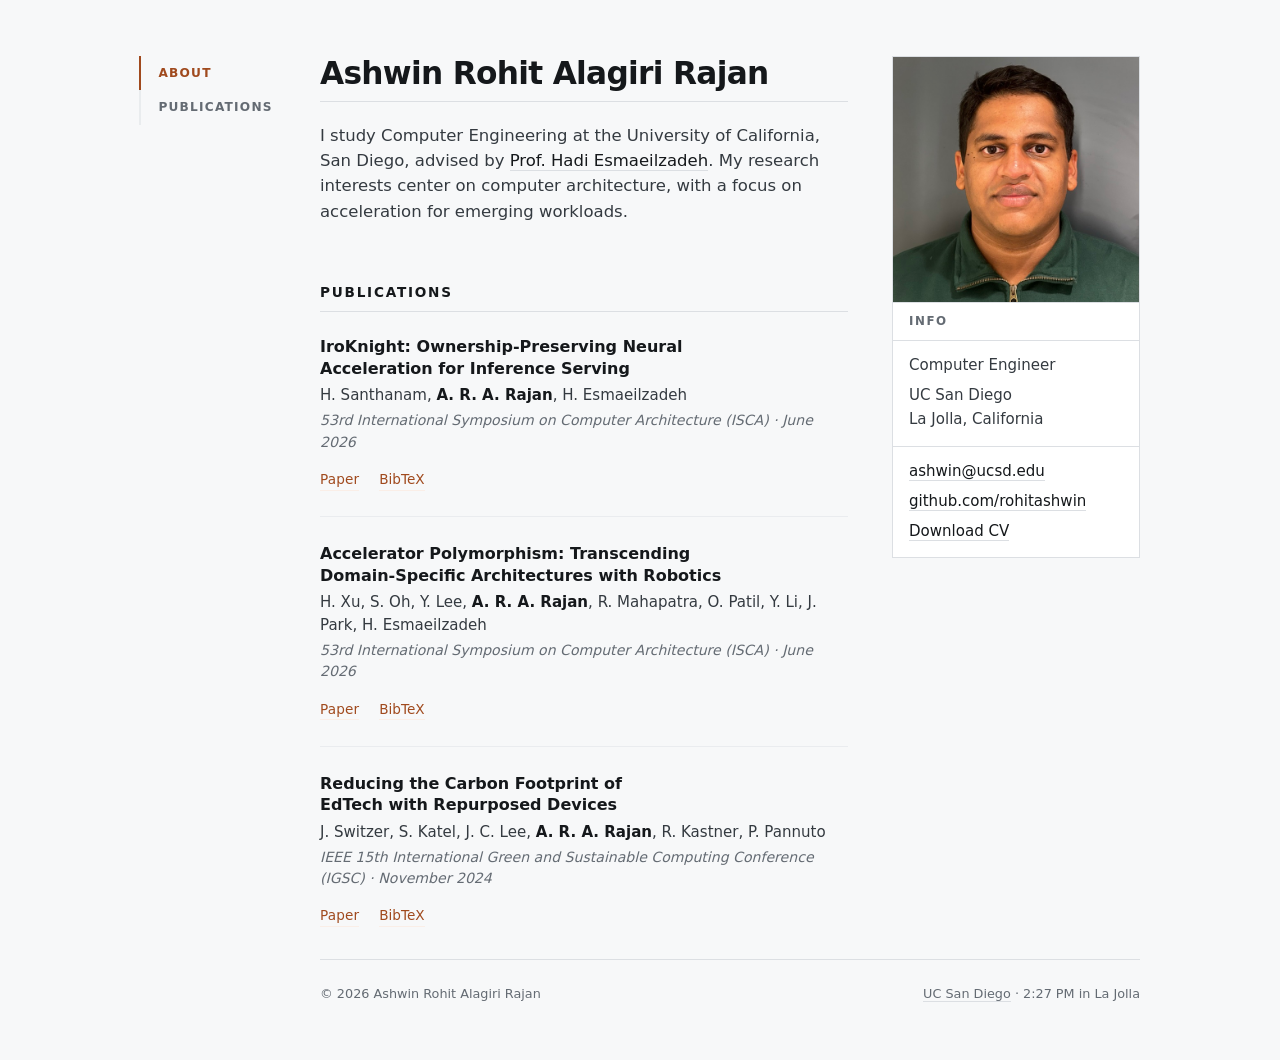
==== index.html @ 9b754f54 "content: update contact email to ashwin@ucsd.edu Co-Authored-By: Claude Opus 5 <noreply@anthropic.co" ====
<!DOCTYPE html>
<html lang="en">
<head>
  <meta charset="UTF-8">
  <meta name="viewport" content="width=device-width, initial-scale=1.0">
  <meta name="description" content="Ashwin Rohit Alagiri Rajan — Computer Engineering at UC San Diego. Computer architecture, hardware accelerators for robotics and secure LLM inference.">
  <title>Ashwin Rohit Alagiri Rajan</title>
  <link rel="icon" href="assets/favicon.ico" sizes="any">
  <link rel="icon" href="assets/favicon-32.png" type="image/png" sizes="32x32">
  <link rel="apple-touch-icon" href="assets/apple-touch-icon.png">

  <link rel="stylesheet" href="style.css?v=7">
</head>
<body>

  <main class="page">

    <nav class="nav">
      <div class="nav-inner">
        <a href="#about" class="nav-link active" data-section="about">About</a>
        <a href="#publications" class="nav-link" data-section="publications">Publications</a>
      </div>
    </nav>

    <aside class="infobox">
      <img src="assets/profile_picture.jpg" class="portrait" width="600" height="600" alt="Ashwin Rohit Alagiri Rajan">
      <h2 class="label card-label">Info</h2>
      <ul class="infotable">
        <li>Computer Engineer</li>
        <li>UC San Diego</li>
        <li>La Jolla, California</li>
      </ul>
      <ul class="infotable infotable-links">
        <li><a href="mailto:ashwin@ucsd.edu">ashwin@ucsd.edu</a></li>
        <li><a href="https://www.github.com/rohitashwin" target="_blank" rel="noopener noreferrer">github.com/rohitashwin</a></li>
        <li><a href="assets/resume.pdf" target="_blank">Download CV</a></li>
      </ul>
    </aside>

    <section class="section" id="about">
      <div class="body">
        <h1 class="name">Ashwin Rohit Alagiri Rajan</h1>

        <p class="prose">
          I study Computer Engineering at the University of California, San Diego, advised by <a href="https://cseweb.ucsd.edu/~hadi/" target="_blank" rel="noopener noreferrer">Prof. Hadi Esmaeilzadeh</a>. My research interests center on computer architecture, with a focus on acceleration for emerging workloads.
        </p>
      </div>
    </section>

    <section class="section" id="publications">
      <div class="body">
        <h2 class="label">Publications</h2>

        <article class="entry">
          <h3 class="entry-title">IroKnight: Ownership-Preserving Neural Acceleration for Inference Serving</h3>
          <p class="authors">H. Santhanam, <strong>A. R. A. Rajan</strong>, H. Esmaeilzadeh</p>
          <p class="venue">53rd International Symposium on Computer Architecture (ISCA) &middot; June 2026</p>
          <p class="actions">
            <a href="https://iroknight.ai/iroknight-isca-2026.pdf" target="_blank" rel="noopener noreferrer">Paper</a>
            <button type="button" class="linkish" onclick="toggleBibtex('bib-iroknight')" aria-expanded="false" aria-controls="bib-iroknight">BibTeX</button>
          </p>
          <pre id="bib-iroknight" class="bibtex" hidden>@inproceedings{santhanam2026iroknight,
  title={IroKnight: Ownership-Preserving Neural Acceleration
         for Inference Serving},
  author={Santhanam, Harsha and Alagiri Rajan, Ashwin Rohit and
          Esmaeilzadeh, Hadi},
  booktitle={International Symposium on Computer Architecture (ISCA)},
  year={2026}
}</pre>
        </article>

        <article class="entry">
          <h3 class="entry-title">Accelerator Polymorphism: Transcending Domain-Specific Architectures with Robotics</h3>
          <p class="authors">H. Xu, S. Oh, Y. Lee, <strong>A. R. A. Rajan</strong>, R. Mahapatra, O. Patil, Y. Li, J. Park, H. Esmaeilzadeh</p>
          <p class="venue">53rd International Symposium on Computer Architecture (ISCA) &middot; June 2026</p>
          <p class="actions">
            <a href="https://hanyax.github.io/files/morphatron-isca-2026.pdf" target="_blank" rel="noopener noreferrer">Paper</a>
            <button type="button" class="linkish" onclick="toggleBibtex('bib-polymorphism')" aria-expanded="false" aria-controls="bib-polymorphism">BibTeX</button>
          </p>
          <pre id="bib-polymorphism" class="bibtex" hidden>@inproceedings{xu2026polymorphism,
  title={Accelerator Polymorphism: Transcending Domain-Specific
         Architectures with Robotics},
  author={Xu, Hanyang and Oh, Seongryong and Lee, Yubin and
          Alagiri Rajan, Ashwin Rohit and Mahapatra, Rohan and
          Patil, Om and Li, Yuchuan and Park, Jongse and
          Esmaeilzadeh, Hadi},
  booktitle={International Symposium on Computer Architecture (ISCA)},
  year={2026}
}</pre>
        </article>

        <article class="entry">
          <h3 class="entry-title">Reducing the Carbon Footprint of EdTech with Repurposed Devices</h3>
          <p class="authors">J. Switzer, S. Katel, J. C. Lee, <strong>A. R. A. Rajan</strong>, R. Kastner, P. Pannuto</p>
          <p class="venue">IEEE 15th International Green and Sustainable Computing Conference (IGSC) &middot; November 2024</p>
          <p class="actions">
            <a href="https://doi.org/10.1109/IGSC64514.2024.00020" target="_blank" rel="noopener noreferrer">Paper</a>
            <button type="button" class="linkish" onclick="toggleBibtex('bib-igsc')" aria-expanded="false" aria-controls="bib-igsc">BibTeX</button>
          </p>
          <pre id="bib-igsc" class="bibtex" hidden>@inproceedings{switzer2024reducing,
  title={Reducing the Carbon Footprint of EdTech with Repurposed Devices},
  author={Switzer, Jennifer and Katel, Subash and Lee, Jaemok Christian and
          Alagiri Rajan, Ashwin Rohit and Kastner, Ryan and Pannuto, Pat},
  booktitle={IEEE 15th International Green and Sustainable
             Computing Conference (IGSC)},
  pages={59--63},
  year={2024},
  doi={10.1109/IGSC64514.2024.00020},
  organization={IEEE}
}</pre>
        </article>
      </div>
    </section>
  </main>

  <footer class="footer">
    <div class="body">
      <span>&copy; 2026 Ashwin Rohit Alagiri Rajan</span>
      <span><a href="https://www.ucsd.edu/" target="_blank" rel="noopener noreferrer">UC San Diego</a> &middot; <span id="clock"></span></span>
    </div>
  </footer>

  <script>
    // Active section = the last one whose top has passed under the nav.
    const navLinks = document.querySelectorAll('.nav-link');
    const sections = Array.from(document.querySelectorAll('.section'));

    function updateActiveNav() {
      const line = window.scrollY + 100;
      let current = sections[0].id;

      for (const section of sections) {
        if (section.getBoundingClientRect().top + window.scrollY <= line) {
          current = section.id;
        }
      }

      const atBottom = window.innerHeight + window.scrollY >= document.documentElement.scrollHeight - 2;
      if (atBottom) current = sections[sections.length - 1].id;

      navLinks.forEach(link => {
        link.classList.toggle('active', link.dataset.section === current);
      });
    }

    updateActiveNav();
    addEventListener('scroll', updateActiveNav, { passive: true });
    addEventListener('resize', updateActiveNav);

    function toggleBibtex(id) {
      const box = document.getElementById(id);
      const btn = document.querySelector('[aria-controls="' + id + '"]');
      const showing = box.hasAttribute('hidden');
      box.toggleAttribute('hidden', !showing);
      btn.setAttribute('aria-expanded', String(showing));
    }

    function updateClock() {
      const el = document.getElementById('clock');
      if (!el) return;
      el.textContent = new Date().toLocaleTimeString('en-US', {
        timeZone: 'America/Los_Angeles',
        hour: 'numeric',
        minute: '2-digit'
      }) + ' in La Jolla';
    }
    updateClock();
    setInterval(updateClock, 10000);
  </script>
</body>
</html>
---- style.css ----
/* Ashwin Rohit Alagiri Rajan — personal site.
   Three columns: contents rail, reading column, info card.
   System UI throughout; monospace only for the BibTeX block. */

:root {
  --paper:       #f7f8f9;
  --ink:         #15181b;
  --ink-soft:    #343a40;
  --muted:       #646b73;
  --rule:        #dcdfe3;
  --rule-soft:   #eaecef;
  --accent:      #a04a1e;
  --accent-soft: #faeee7;
  --box:         #ffffff;

  --measure: 33rem;
  --aside-col: 15.5rem;
  --nav-col: 8.5rem;
  --gutter: 2.75rem;
  --page-pad: 2rem;

  --sans: system-ui, -apple-system, "Segoe UI", Roboto, Helvetica, Arial, sans-serif;
  --mono: ui-monospace, "SF Mono", Menlo, Consolas, monospace;
}

* {
  box-sizing: border-box;
}

html {
  scroll-behavior: smooth;
}

body {
  margin: 0;
  background: var(--paper);
  color: var(--ink);
  font-family: var(--sans);
  font-size: 16.5px;
  line-height: 1.52;
  -webkit-font-smoothing: antialiased;
}

/* Page grid ------------------------------------------------------- */

.page,
.footer {
  max-width: calc(var(--nav-col) + var(--measure) + var(--aside-col)
                  + 2 * var(--gutter) + 2 * var(--page-pad));
  margin: 0 auto;
  padding-left: var(--page-pad);
  padding-right: var(--page-pad);
}

.page {
  display: grid;
  grid-template-columns: var(--nav-col) minmax(0, var(--measure)) var(--aside-col);
  column-gap: var(--gutter);
  align-items: start;
  padding-top: 3.5rem;
}

.section {
  grid-column: 2;
  padding-bottom: 2rem;
  scroll-margin-top: 2rem;
}

.section + .section {
  padding-top: 2rem;
}

#publications {
  padding-top: 0;    /* runs straight on from the bio */
}

#about {
  padding-bottom: 2.25rem;
}

.body {
  min-width: 0;
}

/* Contents rail --------------------------------------------------- */

.nav {
  grid-column: 1;
  /* `-1` would resolve against the explicit grid and these rows are all
     implicit, so an oversized span is what reaches the last row. Stretch
     is needed too, since the grid aligns to start. Without both, the
     sticky rail has no room to travel and scrolls away. */
  grid-row: 1 / span 50;
  align-self: stretch;
}

.nav-inner {
  position: sticky;
  top: 3rem;
  display: flex;
  flex-direction: column;
}

/* Rail line and active marker are both anchored to x=0 and pulled back
   half their own width, so they stay concentric at any width. */
.nav-inner::before {
  content: "";
  position: absolute;
  left: 0;
  top: 0;
  bottom: 0;
  width: 1px;
  background: var(--rule);
  transform: translateX(-50%);
}

.nav-link {
  position: relative;
  padding: 0.5rem 0 0.5rem 1.15rem;
  font-size: 0.76rem;
  font-weight: 600;
  letter-spacing: 0.1em;
  text-transform: uppercase;
  color: var(--muted);
  text-decoration: none;
  transition: color 0.15s ease;
}

.nav-link::before {
  content: "";
  position: absolute;
  left: 0;
  top: 0;
  bottom: 0;
  width: 2px;
  background: transparent;
  transform: translateX(-50%);
  transition: background 0.15s ease;
}

.nav-link:hover {
  color: var(--ink);
}

.nav-link.active {
  color: var(--accent);
}

.nav-link.active::before {
  background: var(--accent);
}

/* Info card ------------------------------------------------------- */

.infobox {
  grid-column: 3;
  grid-row: 1 / span 2;
  background: var(--box);
  border: 1px solid var(--rule);
  font-size: 0.94rem;
  line-height: 1.45;
}

/* Scoped so it outranks .label, which is defined further down */
.infobox .card-label {
  margin: 0;
  padding: 0.62rem 1rem;
  font-size: 0.74rem;
  color: var(--muted);
}

.portrait {
  display: block;
  width: 100%;
  height: auto;      /* lets aspect-ratio beat the width/height attributes */
  aspect-ratio: 1;
  object-fit: cover;
  border-bottom: 1px solid var(--rule);
}

.infotable {
  margin: 0;
  padding: 0.9rem 1rem;
  list-style: none;
  display: grid;
  gap: 0.5rem;
  color: var(--ink-soft);
}

.infotable li {
  overflow-wrap: anywhere;
}

/* Location tucks up under the institution as one affiliation block */
.infotable:not(.infotable-links) li:last-child {
  margin-top: -0.35rem;
}

.infotable-links {
  border-top: 1px solid var(--rule);
}

/* Headings and body text ------------------------------------------ */

.name {
  margin: 0 0 1.3rem 0;
  padding-bottom: 0.6rem;
  border-bottom: 1px solid var(--rule);
  font-size: 1.95rem;
  font-weight: 600;
  line-height: 1.15;
  letter-spacing: -0.022em;
  text-wrap: balance;
}

.label {
  margin: 0 0 1.5rem 0;
  padding-bottom: 0.55rem;
  border-bottom: 1px solid var(--rule);
  font-size: 0.85rem;
  font-weight: 600;
  letter-spacing: 0.13em;
  text-transform: uppercase;
  color: var(--ink);
}

.prose {
  margin: 0 0 1.4rem 0;
  color: var(--ink-soft);
}

.infotable a,
.prose a {
  color: var(--ink);
  text-decoration: none;
  border-bottom: 1px solid var(--rule);
  transition: color 0.15s ease, border-color 0.15s ease;
}

.infotable a:hover,
.prose a:hover {
  color: var(--accent);
  border-bottom-color: var(--accent);
}

/* Entries --------------------------------------------------------- */

.entry + .entry {
  margin-top: 1.6rem;
  padding-top: 1.6rem;
  border-top: 1px solid var(--rule-soft);
}

.entry-title {
  margin: 0 0 0.3rem 0;
  font-size: 1rem;
  font-weight: 600;
  line-height: 1.35;
  text-wrap: balance;
}

.authors {
  margin: 0 0 0.2rem 0;
  font-size: 0.94rem;
  color: var(--ink-soft);
}

.authors strong {
  font-weight: 600;
  color: var(--ink);
}

.venue {
  margin: 0 0 1rem 0;
  font-size: 0.88rem;
  font-style: italic;
  color: var(--muted);
}

.actions {
  display: flex;
  gap: 1.25rem;
  margin: 1rem 0 0 0;
  font-size: 0.85rem;
  letter-spacing: 0.01em;
}

.actions a,
.linkish {
  padding: 0;
  border: 0;
  border-bottom: 1px solid var(--accent-soft);
  background: none;
  font: inherit;
  color: var(--accent);
  text-decoration: none;
  cursor: pointer;
  transition: border-color 0.15s ease;
}

.actions a:hover,
.linkish:hover {
  border-bottom-color: var(--accent);
}

.bibtex {
  margin: 1.25rem 0 0 0;
  padding: 1rem 1.125rem;
  background: var(--accent-soft);
  font-family: var(--mono);
  font-size: 0.66rem;
  line-height: 1.65;
  color: var(--ink-soft);
  overflow-x: auto;
  white-space: pre;
}

/* Footer ---------------------------------------------------------- */

.footer {
  display: grid;
  grid-template-columns: var(--nav-col) minmax(0, var(--measure)) var(--aside-col);
  column-gap: var(--gutter);
  padding-bottom: 3.5rem;
}

.footer .body {
  grid-column: 2 / -1;
  display: flex;
  flex-wrap: wrap;
  justify-content: space-between;
  gap: 0.5rem;
  padding-top: 1.5rem;
  border-top: 1px solid var(--rule);
  font-size: 0.8rem;
  color: var(--muted);
}

.footer a {
  color: var(--muted);
  text-decoration: none;
  border-bottom: 1px solid var(--rule);
}

.footer a:hover {
  color: var(--accent);
  border-bottom-color: var(--accent);
}

a:focus-visible,
button:focus-visible {
  outline: 2px solid var(--accent);
  outline-offset: 3px;
  border-radius: 2px;
}

@media (prefers-reduced-motion: reduce) {
  html {
    scroll-behavior: auto;
  }

  * {
    transition-duration: 0.01ms !important;
  }
}

/* Two columns — the rail folds into a sticky bar ------------------- */

@media (max-width: 70rem) {
  .page,
  .footer {
    grid-template-columns: minmax(0, var(--measure)) var(--aside-col);
  }

  .page {
    padding-top: 0;
  }

  .nav {
    grid-column: 1 / -1;
    grid-row: 1;
    min-width: 0;    /* else the links widen the track instead of scrolling */
    position: sticky;
    top: 0;
    z-index: 10;
    margin: 0 calc(-1 * var(--page-pad)) 2.5rem;
    background: color-mix(in srgb, var(--paper) 92%, transparent);
    backdrop-filter: blur(8px);
    -webkit-backdrop-filter: blur(8px);
    border-bottom: 1px solid var(--rule);
  }

  .nav-inner {
    position: static;
    flex-direction: row;
    gap: 1.75rem;
    padding: 0 var(--page-pad);
  }

  .nav-inner::before {
    display: none;
  }

  .nav-link {
    padding: 0.95rem 0 calc(0.95rem - 2px);
    font-size: 0.78rem;
    border-bottom: 2px solid transparent;
    margin-bottom: -1px;
    transition: color 0.15s ease, border-color 0.15s ease;
  }

  .nav-link::before {
    display: none;
  }

  .nav-link.active {
    border-bottom-color: var(--accent);
  }

  .section {
    grid-column: 1;
    scroll-margin-top: 4rem;
  }

  .infobox {
    grid-column: 2;
    grid-row: 2 / span 2;
  }

  .footer .body {
    grid-column: 1 / -1;
  }
}

/* Single column --------------------------------------------------- */

@media (max-width: 56rem) {
  :root {
    --page-pad: 1.25rem;
  }

  body {
    font-size: 16px;
  }

  .page,
  .footer {
    grid-template-columns: minmax(0, 1fr);
  }

  .footer {
    padding-bottom: 3rem;
  }

  .nav {
    margin-bottom: 2rem;
  }

  .nav-inner {
    gap: 1rem;
    overflow-x: auto;
    scrollbar-width: none;
  }

  .nav-inner::-webkit-scrollbar {
    display: none;
  }

  .nav-link {
    padding: 0.85rem 0 calc(0.85rem - 2px);
    font-size: 0.72rem;
  }

  #about {
    padding-bottom: 1.75rem;
  }

  .infobox {
    grid-column: 1;
    grid-row: auto;
    max-width: 14rem;
    margin-bottom: 2rem;
    font-size: 0.85rem;
  }

  .name {
    font-size: 1.7rem;
  }

  .entry-title {
    font-size: 1.1rem;
  }

  .bibtex {
    font-size: 0.6rem;
    padding: 0.85rem;
  }

  .footer .body {
    flex-direction: column;
  }
}

@media (max-width: 26rem) {
  .name {
    font-size: 1.5rem;
  }

  .infobox {
    max-width: 100%;
  }
}
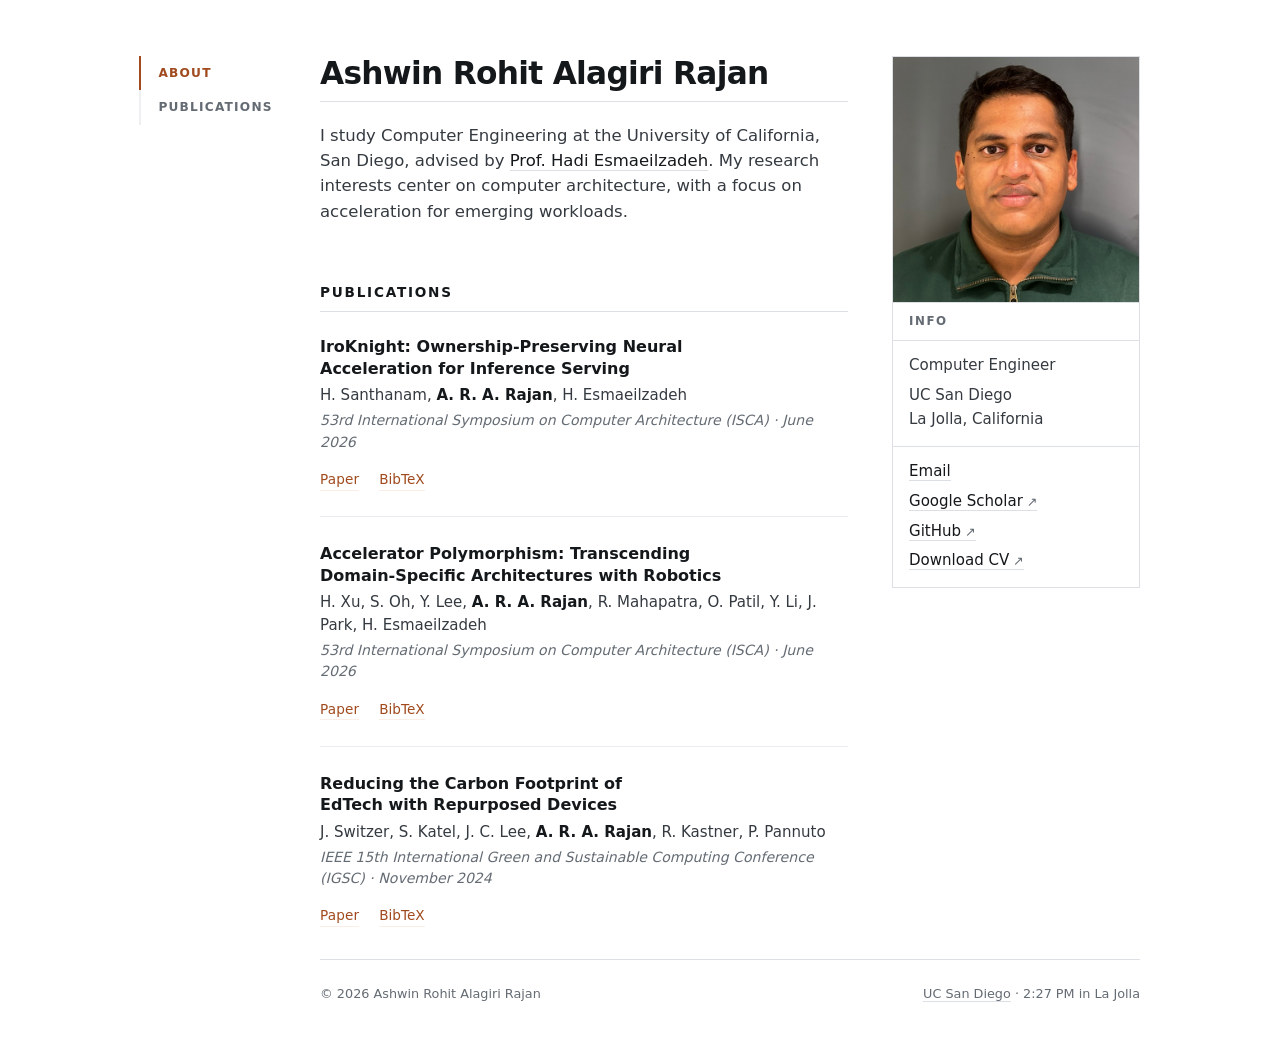
==== commit ab1c2651: "redesign: white ground, three-breakpoint layout, generated orb favicon Layout - Wrap the sections in" ====
--- a/index.html
+++ b/index.html
@@ -5,9 +5,9 @@
   <meta name="viewport" content="width=device-width, initial-scale=1.0">
   <meta name="description" content="Ashwin Rohit Alagiri Rajan — Computer Engineering at UC San Diego. Computer architecture, hardware accelerators for robotics and secure LLM inference.">
   <title>Ashwin Rohit Alagiri Rajan</title>
-  <link rel="icon" href="assets/favicon.ico" sizes="any">
-  <link rel="icon" href="assets/favicon-32.png" type="image/png" sizes="32x32">
-  <link rel="apple-touch-icon" href="assets/apple-touch-icon.png">
+  <link rel="icon" href="assets/favicon.ico?v=4" sizes="any">
+  <link rel="icon" href="assets/favicon-32.png?v=4" type="image/png" sizes="32x32">
+  <link rel="apple-touch-icon" href="assets/apple-touch-icon.png?v=4">
 
   <link rel="stylesheet" href="style.css?v=7">
 </head>
@@ -31,12 +31,14 @@
         <li>La Jolla, California</li>
       </ul>
       <ul class="infotable infotable-links">
-        <li><a href="mailto:ashwin@ucsd.edu">ashwin@ucsd.edu</a></li>
-        <li><a href="https://www.github.com/rohitashwin" target="_blank" rel="noopener noreferrer">github.com/rohitashwin</a></li>
+        <li><a href="mailto:ashwin@ucsd.edu">Email</a></li>
+        <li><a href="https://scholar.google.com/citations?user=HdBa_cEAAAAJ" target="_blank" rel="noopener noreferrer">Google Scholar</a></li>
+        <li><a href="https://www.github.com/rohitashwin" target="_blank" rel="noopener noreferrer">GitHub</a></li>
         <li><a href="assets/resume.pdf" target="_blank">Download CV</a></li>
       </ul>
     </aside>
 
+    <div class="main">
     <section class="section" id="about">
       <div class="body">
         <h1 class="name">Ashwin Rohit Alagiri Rajan</h1>
@@ -111,6 +113,7 @@
         </article>
       </div>
     </section>
+    </div>
   </main>
 
   <footer class="footer">
--- a/style.css
+++ b/style.css
@@ -3,7 +3,7 @@
    System UI throughout; monospace only for the BibTeX block. */
 
 :root {
-  --paper:       #f7f8f9;
+  --paper:       #ffffff;
   --ink:         #15181b;
   --ink-soft:    #343a40;
   --muted:       #646b73;
@@ -57,11 +57,24 @@
   grid-template-columns: var(--nav-col) minmax(0, var(--measure)) var(--aside-col);
   column-gap: var(--gutter);
   align-items: start;
+  /* The tracks are fixed-width, so once a column is dropped they no
+     longer fill the container — centre them instead of letting all the
+     slack collect on the right. */
+  justify-content: center;
   padding-top: 3.5rem;
 }
 
+/* Explicit rows on all three: .main sits after .infobox in the DOM but
+   wants an earlier column, and sparse auto-placement would push it to a
+   second row — leaving the rail's row only as tall as the card, so the
+   rail would stop sticking partway down. */
+.main {
+  grid-column: 2;
+  grid-row: 1;
+  min-width: 0;
+}
+
 .section {
-  grid-column: 2;
   padding-bottom: 2rem;
   scroll-margin-top: 2rem;
 }
@@ -84,13 +97,12 @@
 
 /* Contents rail --------------------------------------------------- */
 
+/* Both columns beside the text sit in the same single row as .main, so
+   the rail inherits that row's full height and its sticky child has the
+   whole page to travel through. */
 .nav {
   grid-column: 1;
-  /* `-1` would resolve against the explicit grid and these rows are all
-     implicit, so an oversized span is what reaches the last row. Stretch
-     is needed too, since the grid aligns to start. Without both, the
-     sticky rail has no room to travel and scrolls away. */
-  grid-row: 1 / span 50;
+  grid-row: 1;
   align-self: stretch;
 }
 
@@ -154,7 +166,7 @@
 
 .infobox {
   grid-column: 3;
-  grid-row: 1 / span 2;
+  grid-row: 1;
   background: var(--box);
   border: 1px solid var(--rule);
   font-size: 0.94rem;
@@ -198,6 +210,15 @@
 
 .infotable-links {
   border-top: 1px solid var(--rule);
+}
+
+/* Marks the links that open a new tab. FE0E forces text presentation,
+   so the arrow can't be substituted with an emoji glyph. */
+.infotable a[target="_blank"]::after {
+  content: "\2197\FE0E";
+  margin-left: 0.3em;
+  font-size: 0.85em;
+  color: var(--muted);
 }
 
 /* Headings and body text ------------------------------------------ */
@@ -321,6 +342,7 @@
   display: grid;
   grid-template-columns: var(--nav-col) minmax(0, var(--measure)) var(--aside-col);
   column-gap: var(--gutter);
+  justify-content: center;
   padding-bottom: 3.5rem;
 }
 
@@ -366,6 +388,13 @@
 
 /* Two columns — the rail folds into a sticky bar ------------------- */
 
+/* Two columns — the rail drops beneath the card, still on the right.
+   Row 2 takes 1fr so it absorbs the slack: the card keeps its natural
+   height in row 1 and the rail sits directly under it, while .main
+   spans both rows and is free of the card's height entirely. That
+   coupling is what used to push Publications down the page.
+   ------------------------------------------------------------------ */
+
 @media (max-width: 70rem) {
   .page,
   .footer {
@@ -373,122 +402,152 @@
   }
 
   .page {
-    padding-top: 0;
+    grid-template-rows: auto 1fr;
+    padding-top: 2.5rem;
+  }
+
+  .main {
+    grid-column: 1;
+    grid-row: 1 / -1;
+  }
+
+  .infobox {
+    grid-column: 2;
+    grid-row: 1;
   }
 
   .nav {
-    grid-column: 1 / -1;
-    grid-row: 1;
-    min-width: 0;    /* else the links widen the track instead of scrolling */
+    grid-column: 2;
+    grid-row: 2;
+    align-self: start;
     position: sticky;
     top: 0;
     z-index: 10;
-    margin: 0 calc(-1 * var(--page-pad)) 2.5rem;
-    background: color-mix(in srgb, var(--paper) 92%, transparent);
-    backdrop-filter: blur(8px);
-    -webkit-backdrop-filter: blur(8px);
+    margin-top: 1.75rem;
+    padding: 0.5rem 0;
+    background: var(--paper);
+  }
+
+  .nav-inner {
+    position: relative;
+    top: auto;
+  }
+
+  .footer .body {
+    grid-column: 1 / -1;
+  }
+}
+
+/* Phones — tabs on top, text, card last -----------------------------
+   The portrait is dropped: at this width it was the largest thing on
+   screen and pushed the name and bio below the fold. The card becomes
+   reference material at the foot, and the rail flattens to tabs — a
+   vertical list pinned to a short viewport would eat too much of it. */
+
+@media (max-width: 48rem) {
+  :root {
+    --page-pad: 1.25rem;
+  }
+
+  body {
+    font-size: 16px;
+  }
+
+  .page,
+  .footer {
+    grid-template-columns: minmax(0, var(--measure));
+  }
+
+  .page {
+    grid-template-rows: none;
+    padding-top: 0;
+  }
+
+  .footer {
+    padding-bottom: 3rem;
+  }
+
+  .nav {
+    grid-column: 1;
+    grid-row: 1;
+    align-self: start;
+    position: sticky;
+    top: 0;
+    z-index: 10;
+    margin: 0 calc(-1 * var(--page-pad)) 1.75rem;
+    padding: 0 var(--page-pad);
+    background: var(--paper);
     border-bottom: 1px solid var(--rule);
   }
 
   .nav-inner {
-    position: static;
+    position: relative;
+    top: auto;
     flex-direction: row;
-    gap: 1.75rem;
-    padding: 0 var(--page-pad);
-  }
-
-  .nav-inner::before {
+    gap: 1.5rem;
+    padding: 0;
+    overflow-x: auto;
+    scrollbar-width: none;
+  }
+
+  .nav-inner::-webkit-scrollbar,
+  .nav-inner::before,
+  .nav-link::before {
     display: none;
   }
 
   .nav-link {
-    padding: 0.95rem 0 calc(0.95rem - 2px);
-    font-size: 0.78rem;
+    padding: 0.85rem 0 calc(0.85rem - 2px);
+    font-size: 0.72rem;
     border-bottom: 2px solid transparent;
     margin-bottom: -1px;
     transition: color 0.15s ease, border-color 0.15s ease;
   }
 
-  .nav-link::before {
-    display: none;
-  }
-
   .nav-link.active {
     border-bottom-color: var(--accent);
   }
 
-  .section {
+  .main {
     grid-column: 1;
-    scroll-margin-top: 4rem;
-  }
-
-  .infobox {
-    grid-column: 2;
-    grid-row: 2 / span 2;
-  }
-
-  .footer .body {
-    grid-column: 1 / -1;
-  }
-}
-
-/* Single column --------------------------------------------------- */
-
-@media (max-width: 56rem) {
-  :root {
-    --page-pad: 1.25rem;
-  }
-
-  body {
-    font-size: 16px;
-  }
-
-  .page,
-  .footer {
-    grid-template-columns: minmax(0, 1fr);
-  }
-
-  .footer {
-    padding-bottom: 3rem;
-  }
-
-  .nav {
-    margin-bottom: 2rem;
-  }
-
-  .nav-inner {
-    gap: 1rem;
-    overflow-x: auto;
-    scrollbar-width: none;
-  }
-
-  .nav-inner::-webkit-scrollbar {
-    display: none;
-  }
-
-  .nav-link {
-    padding: 0.85rem 0 calc(0.85rem - 2px);
-    font-size: 0.72rem;
-  }
-
-  #about {
-    padding-bottom: 1.75rem;
-  }
-
+    grid-row: 2;
+  }
+
+  /* Facts and links sit side by side, split by a hairline, so the
+     full-width card doesn't read as one long thin list. */
   .infobox {
     grid-column: 1;
-    grid-row: auto;
-    max-width: 14rem;
-    margin-bottom: 2rem;
-    font-size: 0.85rem;
+    grid-row: 3;
+    max-width: 100%;
+    margin: 2.25rem 0 0 0;
+    display: grid;
+    grid-template-columns: 1fr 1fr;
+    font-size: 0.88rem;
+  }
+
+  .portrait {
+    display: none;
+  }
+
+  .infobox .card-label {
+    grid-column: 1 / -1;
+  }
+
+  .infotable {
+    padding: 0.8rem 0.9rem;
+  }
+
+  .infotable-links {
+    border-top: 0;
+    border-left: 1px solid var(--rule);
   }
 
   .name {
-    font-size: 1.7rem;
+    font-size: 1.6rem;
   }
 
   .entry-title {
-    font-size: 1.1rem;
+    font-size: 1.05rem;
   }
 
   .bibtex {
@@ -497,16 +556,7 @@
   }
 
   .footer .body {
+    grid-column: 1;
     flex-direction: column;
   }
 }
-
-@media (max-width: 26rem) {
-  .name {
-    font-size: 1.5rem;
-  }
-
-  .infobox {
-    max-width: 100%;
-  }
-}
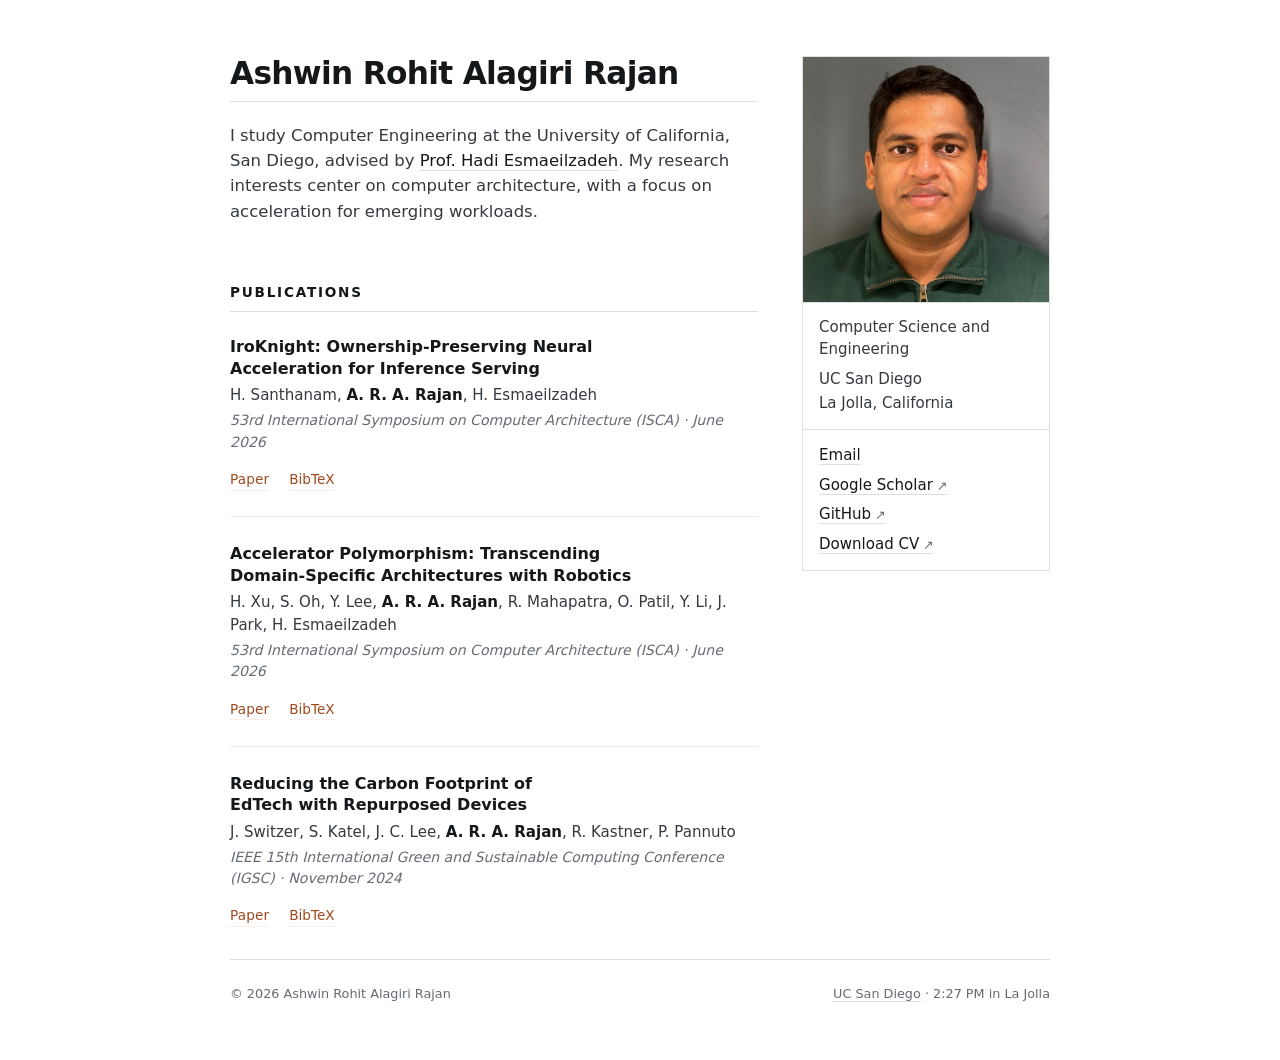
==== commit 0a091843: "refactor: remove the contents rail and simplify to two layouts The rail's scroll-spy recalculated th" ====
--- a/index.html
+++ b/index.html
@@ -15,18 +15,10 @@
 
   <main class="page">
 
-    <nav class="nav">
-      <div class="nav-inner">
-        <a href="#about" class="nav-link active" data-section="about">About</a>
-        <a href="#publications" class="nav-link" data-section="publications">Publications</a>
-      </div>
-    </nav>
-
     <aside class="infobox">
       <img src="assets/profile_picture.jpg" class="portrait" width="600" height="600" alt="Ashwin Rohit Alagiri Rajan">
-      <h2 class="label card-label">Info</h2>
       <ul class="infotable">
-        <li>Computer Engineer</li>
+        <li>Computer Science and Engineering</li>
         <li>UC San Diego</li>
         <li>La Jolla, California</li>
       </ul>
@@ -124,32 +116,6 @@
   </footer>
 
   <script>
-    // Active section = the last one whose top has passed under the nav.
-    const navLinks = document.querySelectorAll('.nav-link');
-    const sections = Array.from(document.querySelectorAll('.section'));
-
-    function updateActiveNav() {
-      const line = window.scrollY + 100;
-      let current = sections[0].id;
-
-      for (const section of sections) {
-        if (section.getBoundingClientRect().top + window.scrollY <= line) {
-          current = section.id;
-        }
-      }
-
-      const atBottom = window.innerHeight + window.scrollY >= document.documentElement.scrollHeight - 2;
-      if (atBottom) current = sections[sections.length - 1].id;
-
-      navLinks.forEach(link => {
-        link.classList.toggle('active', link.dataset.section === current);
-      });
-    }
-
-    updateActiveNav();
-    addEventListener('scroll', updateActiveNav, { passive: true });
-    addEventListener('resize', updateActiveNav);
-
     function toggleBibtex(id) {
       const box = document.getElementById(id);
       const btn = document.querySelector('[aria-controls="' + id + '"]');
--- a/style.css
+++ b/style.css
@@ -15,7 +15,6 @@
 
   --measure: 33rem;
   --aside-col: 15.5rem;
-  --nav-col: 8.5rem;
   --gutter: 2.75rem;
   --page-pad: 2rem;
 
@@ -45,8 +44,8 @@
 
 .page,
 .footer {
-  max-width: calc(var(--nav-col) + var(--measure) + var(--aside-col)
-                  + 2 * var(--gutter) + 2 * var(--page-pad));
+  max-width: calc(var(--measure) + var(--aside-col)
+                  + var(--gutter) + 2 * var(--page-pad));
   margin: 0 auto;
   padding-left: var(--page-pad);
   padding-right: var(--page-pad);
@@ -54,7 +53,7 @@
 
 .page {
   display: grid;
-  grid-template-columns: var(--nav-col) minmax(0, var(--measure)) var(--aside-col);
+  grid-template-columns: minmax(0, var(--measure)) var(--aside-col);
   column-gap: var(--gutter);
   align-items: start;
   /* The tracks are fixed-width, so once a column is dropped they no
@@ -69,7 +68,7 @@
    second row — leaving the rail's row only as tall as the card, so the
    rail would stop sticking partway down. */
 .main {
-  grid-column: 2;
+  grid-column: 1;
   grid-row: 1;
   min-width: 0;
 }
@@ -95,90 +94,21 @@
   min-width: 0;
 }
 
-/* Contents rail --------------------------------------------------- */
 
 /* Both columns beside the text sit in the same single row as .main, so
    the rail inherits that row's full height and its sticky child has the
    whole page to travel through. */
-.nav {
-  grid-column: 1;
-  grid-row: 1;
-  align-self: stretch;
-}
-
-.nav-inner {
-  position: sticky;
-  top: 3rem;
-  display: flex;
-  flex-direction: column;
-}
-
 /* Rail line and active marker are both anchored to x=0 and pulled back
    half their own width, so they stay concentric at any width. */
-.nav-inner::before {
-  content: "";
-  position: absolute;
-  left: 0;
-  top: 0;
-  bottom: 0;
-  width: 1px;
-  background: var(--rule);
-  transform: translateX(-50%);
-}
-
-.nav-link {
-  position: relative;
-  padding: 0.5rem 0 0.5rem 1.15rem;
-  font-size: 0.76rem;
-  font-weight: 600;
-  letter-spacing: 0.1em;
-  text-transform: uppercase;
-  color: var(--muted);
-  text-decoration: none;
-  transition: color 0.15s ease;
-}
-
-.nav-link::before {
-  content: "";
-  position: absolute;
-  left: 0;
-  top: 0;
-  bottom: 0;
-  width: 2px;
-  background: transparent;
-  transform: translateX(-50%);
-  transition: background 0.15s ease;
-}
-
-.nav-link:hover {
-  color: var(--ink);
-}
-
-.nav-link.active {
-  color: var(--accent);
-}
-
-.nav-link.active::before {
-  background: var(--accent);
-}
-
 /* Info card ------------------------------------------------------- */
 
 .infobox {
-  grid-column: 3;
+  grid-column: 2;
   grid-row: 1;
   background: var(--box);
   border: 1px solid var(--rule);
   font-size: 0.94rem;
   line-height: 1.45;
-}
-
-/* Scoped so it outranks .label, which is defined further down */
-.infobox .card-label {
-  margin: 0;
-  padding: 0.62rem 1rem;
-  font-size: 0.74rem;
-  color: var(--muted);
 }
 
 .portrait {
@@ -340,14 +270,14 @@
 
 .footer {
   display: grid;
-  grid-template-columns: var(--nav-col) minmax(0, var(--measure)) var(--aside-col);
+  grid-template-columns: minmax(0, var(--measure)) var(--aside-col);
   column-gap: var(--gutter);
   justify-content: center;
   padding-bottom: 3.5rem;
 }
 
 .footer .body {
-  grid-column: 2 / -1;
+  grid-column: 1 / -1;
   display: flex;
   flex-wrap: wrap;
   justify-content: space-between;
@@ -388,56 +318,6 @@
 
 /* Two columns — the rail folds into a sticky bar ------------------- */
 
-/* Two columns — the rail drops beneath the card, still on the right.
-   Row 2 takes 1fr so it absorbs the slack: the card keeps its natural
-   height in row 1 and the rail sits directly under it, while .main
-   spans both rows and is free of the card's height entirely. That
-   coupling is what used to push Publications down the page.
-   ------------------------------------------------------------------ */
-
-@media (max-width: 70rem) {
-  .page,
-  .footer {
-    grid-template-columns: minmax(0, var(--measure)) var(--aside-col);
-  }
-
-  .page {
-    grid-template-rows: auto 1fr;
-    padding-top: 2.5rem;
-  }
-
-  .main {
-    grid-column: 1;
-    grid-row: 1 / -1;
-  }
-
-  .infobox {
-    grid-column: 2;
-    grid-row: 1;
-  }
-
-  .nav {
-    grid-column: 2;
-    grid-row: 2;
-    align-self: start;
-    position: sticky;
-    top: 0;
-    z-index: 10;
-    margin-top: 1.75rem;
-    padding: 0.5rem 0;
-    background: var(--paper);
-  }
-
-  .nav-inner {
-    position: relative;
-    top: auto;
-  }
-
-  .footer .body {
-    grid-column: 1 / -1;
-  }
-}
-
 /* Phones — tabs on top, text, card last -----------------------------
    The portrait is dropped: at this width it was the largest thing on
    screen and pushed the name and bio below the fold. The card becomes
@@ -460,64 +340,22 @@
 
   .page {
     grid-template-rows: none;
-    padding-top: 0;
+    padding-top: 2.5rem;
   }
 
   .footer {
     padding-bottom: 3rem;
   }
-
-  .nav {
+  .main {
     grid-column: 1;
     grid-row: 1;
-    align-self: start;
-    position: sticky;
-    top: 0;
-    z-index: 10;
-    margin: 0 calc(-1 * var(--page-pad)) 1.75rem;
-    padding: 0 var(--page-pad);
-    background: var(--paper);
-    border-bottom: 1px solid var(--rule);
-  }
-
-  .nav-inner {
-    position: relative;
-    top: auto;
-    flex-direction: row;
-    gap: 1.5rem;
-    padding: 0;
-    overflow-x: auto;
-    scrollbar-width: none;
-  }
-
-  .nav-inner::-webkit-scrollbar,
-  .nav-inner::before,
-  .nav-link::before {
-    display: none;
-  }
-
-  .nav-link {
-    padding: 0.85rem 0 calc(0.85rem - 2px);
-    font-size: 0.72rem;
-    border-bottom: 2px solid transparent;
-    margin-bottom: -1px;
-    transition: color 0.15s ease, border-color 0.15s ease;
-  }
-
-  .nav-link.active {
-    border-bottom-color: var(--accent);
-  }
-
-  .main {
-    grid-column: 1;
-    grid-row: 2;
   }
 
   /* Facts and links sit side by side, split by a hairline, so the
      full-width card doesn't read as one long thin list. */
   .infobox {
     grid-column: 1;
-    grid-row: 3;
+    grid-row: 2;
     max-width: 100%;
     margin: 2.25rem 0 0 0;
     display: grid;
@@ -529,10 +367,6 @@
     display: none;
   }
 
-  .infobox .card-label {
-    grid-column: 1 / -1;
-  }
-
   .infotable {
     padding: 0.8rem 0.9rem;
   }
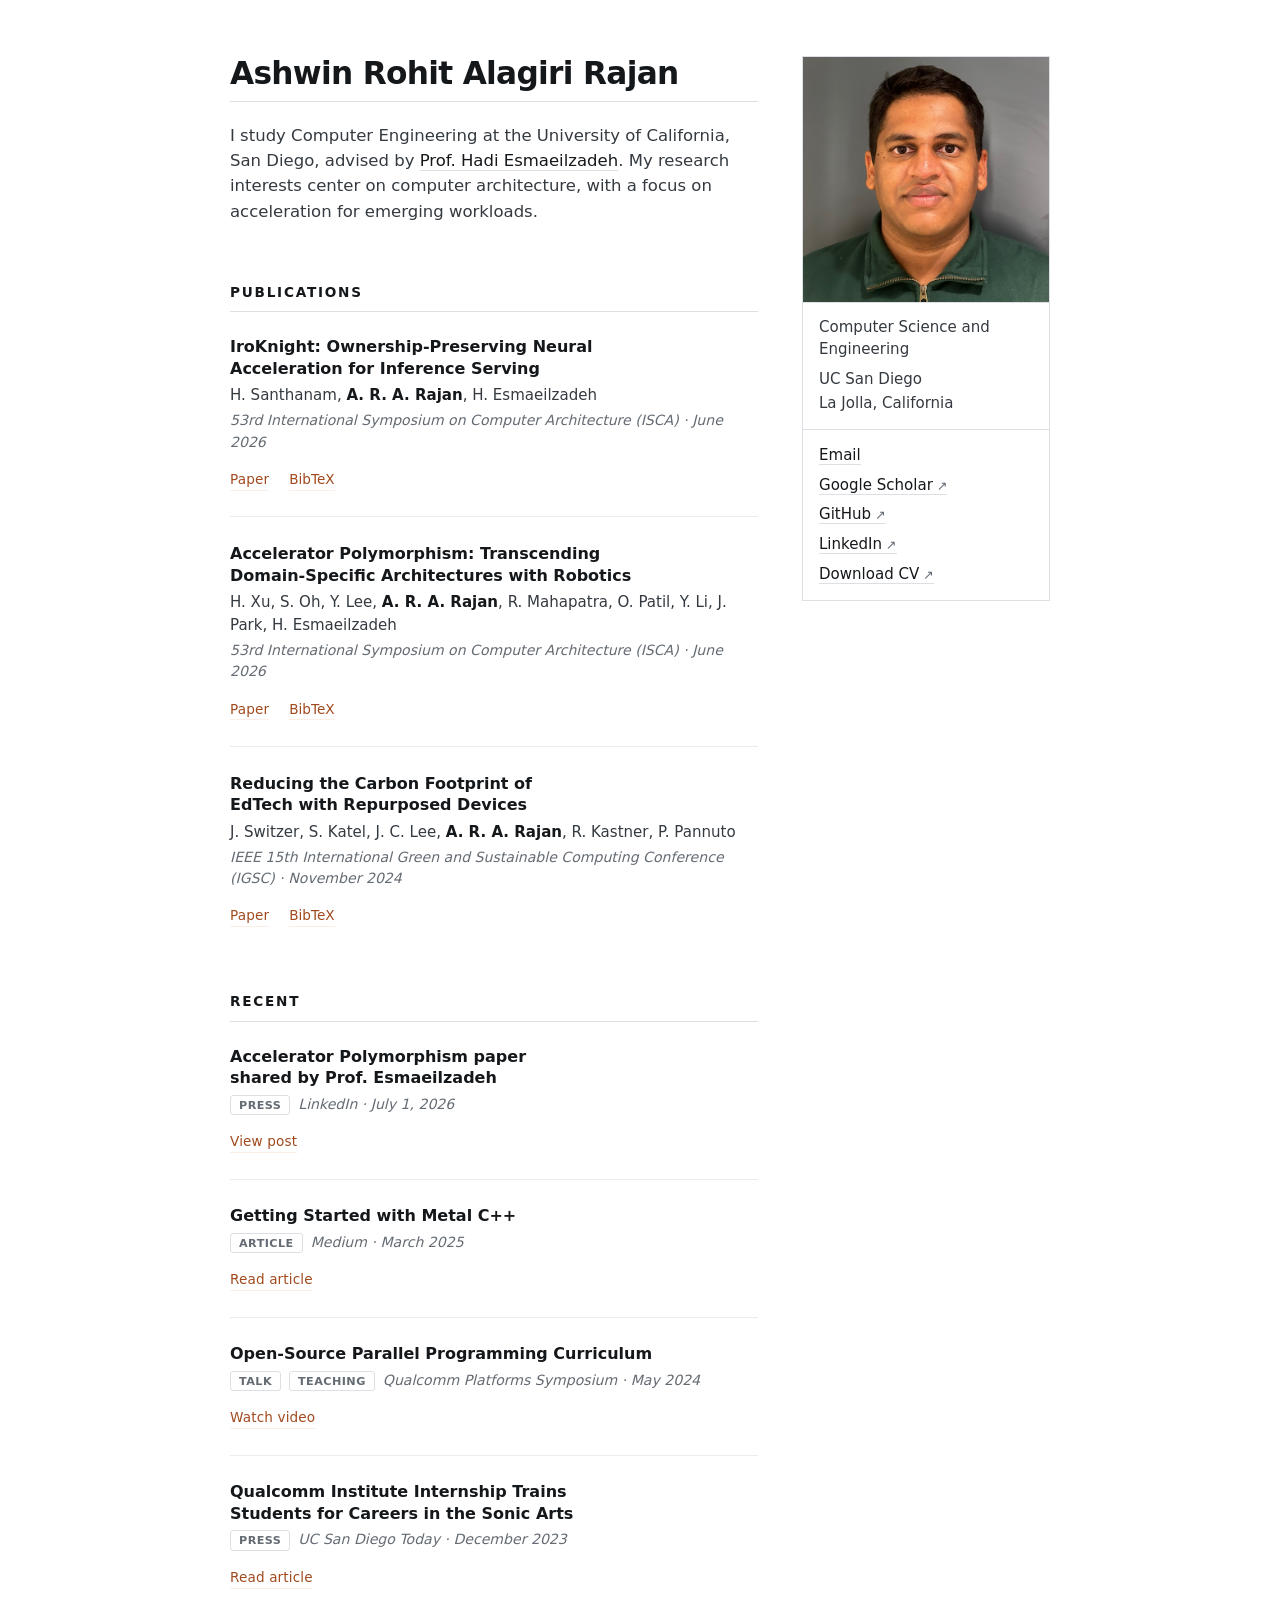
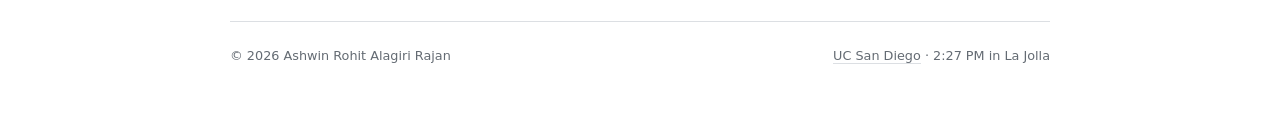
==== commit 8c39e525: "content: add Recent section with tagged entries, link LinkedIn" ====
--- a/index.html
+++ b/index.html
@@ -26,6 +26,7 @@
         <li><a href="mailto:ashwin@ucsd.edu">Email</a></li>
         <li><a href="https://scholar.google.com/citations?user=HdBa_cEAAAAJ" target="_blank" rel="noopener noreferrer">Google Scholar</a></li>
         <li><a href="https://www.github.com/rohitashwin" target="_blank" rel="noopener noreferrer">GitHub</a></li>
+        <li><a href="https://www.linkedin.com/in/ashwinrohit" target="_blank" rel="noopener noreferrer">LinkedIn</a></li>
         <li><a href="assets/resume.pdf" target="_blank">Download CV</a></li>
       </ul>
     </aside>
@@ -105,6 +106,44 @@
         </article>
       </div>
     </section>
+
+    <section class="section" id="recent">
+      <div class="body">
+        <h2 class="label">Recent</h2>
+
+        <article class="entry">
+          <h3 class="entry-title">Accelerator Polymorphism paper shared by Prof. Esmaeilzadeh</h3>
+          <p class="venue"><span class="tag">Press</span>LinkedIn &middot; July 1, 2026</p>
+          <p class="actions">
+            <a href="https://www.linkedin.com/feed/update/urn:li:activity:7477480538744967169/" target="_blank" rel="noopener noreferrer">View post</a>
+          </p>
+        </article>
+
+        <article class="entry">
+          <h3 class="entry-title">Getting Started with Metal C++</h3>
+          <p class="venue"><span class="tag">Article</span>Medium &middot; March 2025</p>
+          <p class="actions">
+            <a href="https://medium.com/@ashwinalra/getting-started-with-metal-cpp-5f21423ed72a" target="_blank" rel="noopener noreferrer">Read article</a>
+          </p>
+        </article>
+
+        <article class="entry">
+          <h3 class="entry-title">Open-Source Parallel Programming Curriculum</h3>
+          <p class="venue"><span class="tag">Talk</span><span class="tag">Teaching</span>Qualcomm Platforms Symposium &middot; May 2024</p>
+          <p class="actions">
+            <a href="https://www.youtube.com/watch?v=V-9ennYH39Y" target="_blank" rel="noopener noreferrer">Watch video</a>
+          </p>
+        </article>
+
+        <article class="entry">
+          <h3 class="entry-title">Qualcomm Institute Internship Trains Students for Careers in the Sonic Arts</h3>
+          <p class="venue"><span class="tag">Press</span>UC San Diego Today &middot; December 2023</p>
+          <p class="actions">
+            <a href="https://today.ucsd.edu/story/qi-internship-trains-students-for-careers-in-the-sonic-arts" target="_blank" rel="noopener noreferrer">Read article</a>
+          </p>
+        </article>
+      </div>
+    </section>
     </div>
   </main>
 
--- a/style.css
+++ b/style.css
@@ -234,6 +234,20 @@
   margin: 1rem 0 0 0;
   font-size: 0.85rem;
   letter-spacing: 0.01em;
+}
+
+.venue .tag {
+  display: inline-block;
+  margin-right: 0.5rem;
+  padding: 0.05rem 0.5rem;
+  border: 1px solid var(--rule);
+  border-radius: 3px;
+  font-size: 0.7rem;
+  font-weight: 600;
+  letter-spacing: 0.04em;
+  text-transform: uppercase;
+  font-style: normal;
+  color: var(--muted);
 }
 
 .actions a,
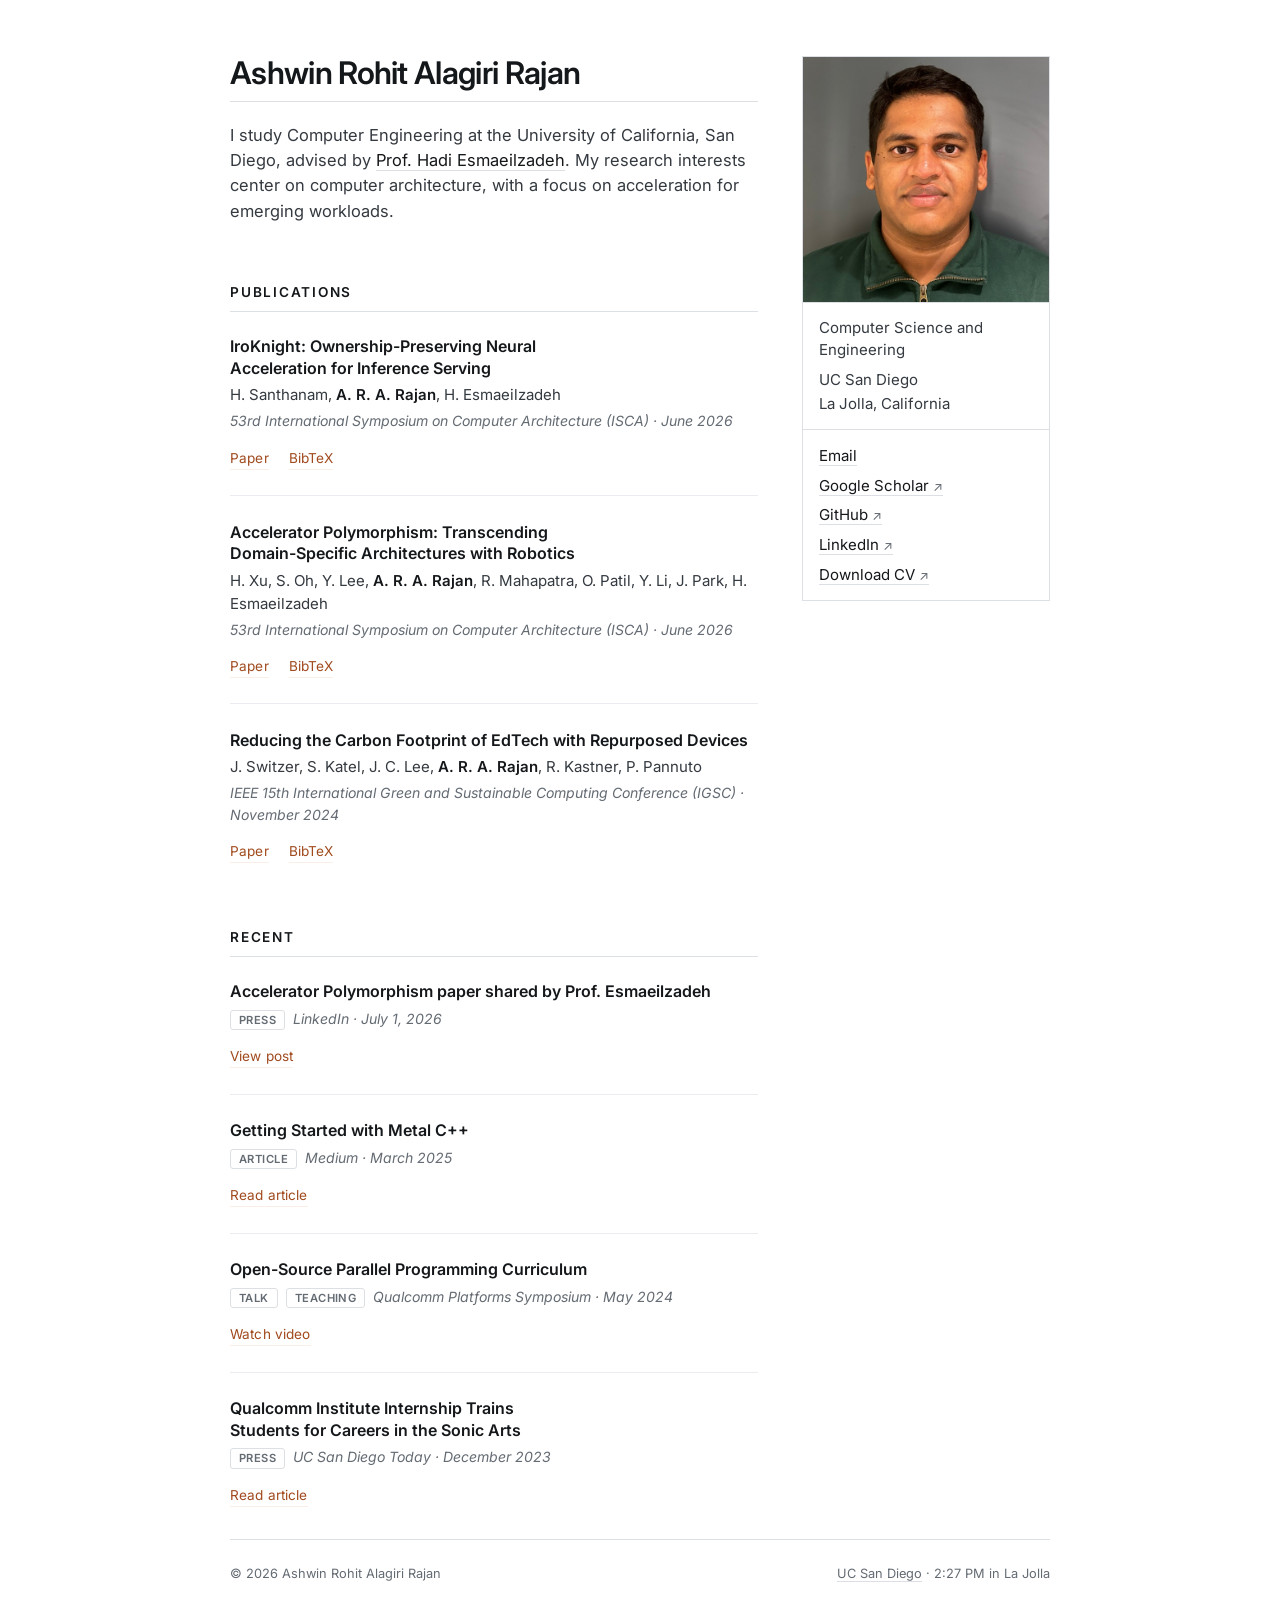
==== commit 94957c18: "style: switch site font to Inter Co-Authored-By: Claude Sonnet 5 <noreply@anthropic.com>" ====
--- a/index.html
+++ b/index.html
@@ -9,7 +9,11 @@
   <link rel="icon" href="assets/favicon-32.png?v=4" type="image/png" sizes="32x32">
   <link rel="apple-touch-icon" href="assets/apple-touch-icon.png?v=4">
 
-  <link rel="stylesheet" href="style.css?v=7">
+  <link rel="preconnect" href="https://fonts.googleapis.com">
+  <link rel="preconnect" href="https://fonts.gstatic.com" crossorigin>
+  <link href="https://fonts.googleapis.com/css2?family=Inter:wght@400;500;600;700&display=swap" rel="stylesheet">
+
+  <link rel="stylesheet" href="style.css?v=8">
 </head>
 <body>
 
@@ -175,5 +179,8 @@
     updateClock();
     setInterval(updateClock, 10000);
   </script>
+
+  <script defer src="/_vercel/insights/script.js"></script>
+  <script defer src="/_vercel/speed-insights/script.js"></script>
 </body>
 </html>
--- a/style.css
+++ b/style.css
@@ -18,7 +18,7 @@
   --gutter: 2.75rem;
   --page-pad: 2rem;
 
-  --sans: system-ui, -apple-system, "Segoe UI", Roboto, Helvetica, Arial, sans-serif;
+  --sans: "Inter", system-ui, -apple-system, "Segoe UI", Roboto, Helvetica, Arial, sans-serif;
   --mono: ui-monospace, "SF Mono", Menlo, Consolas, monospace;
 }
 
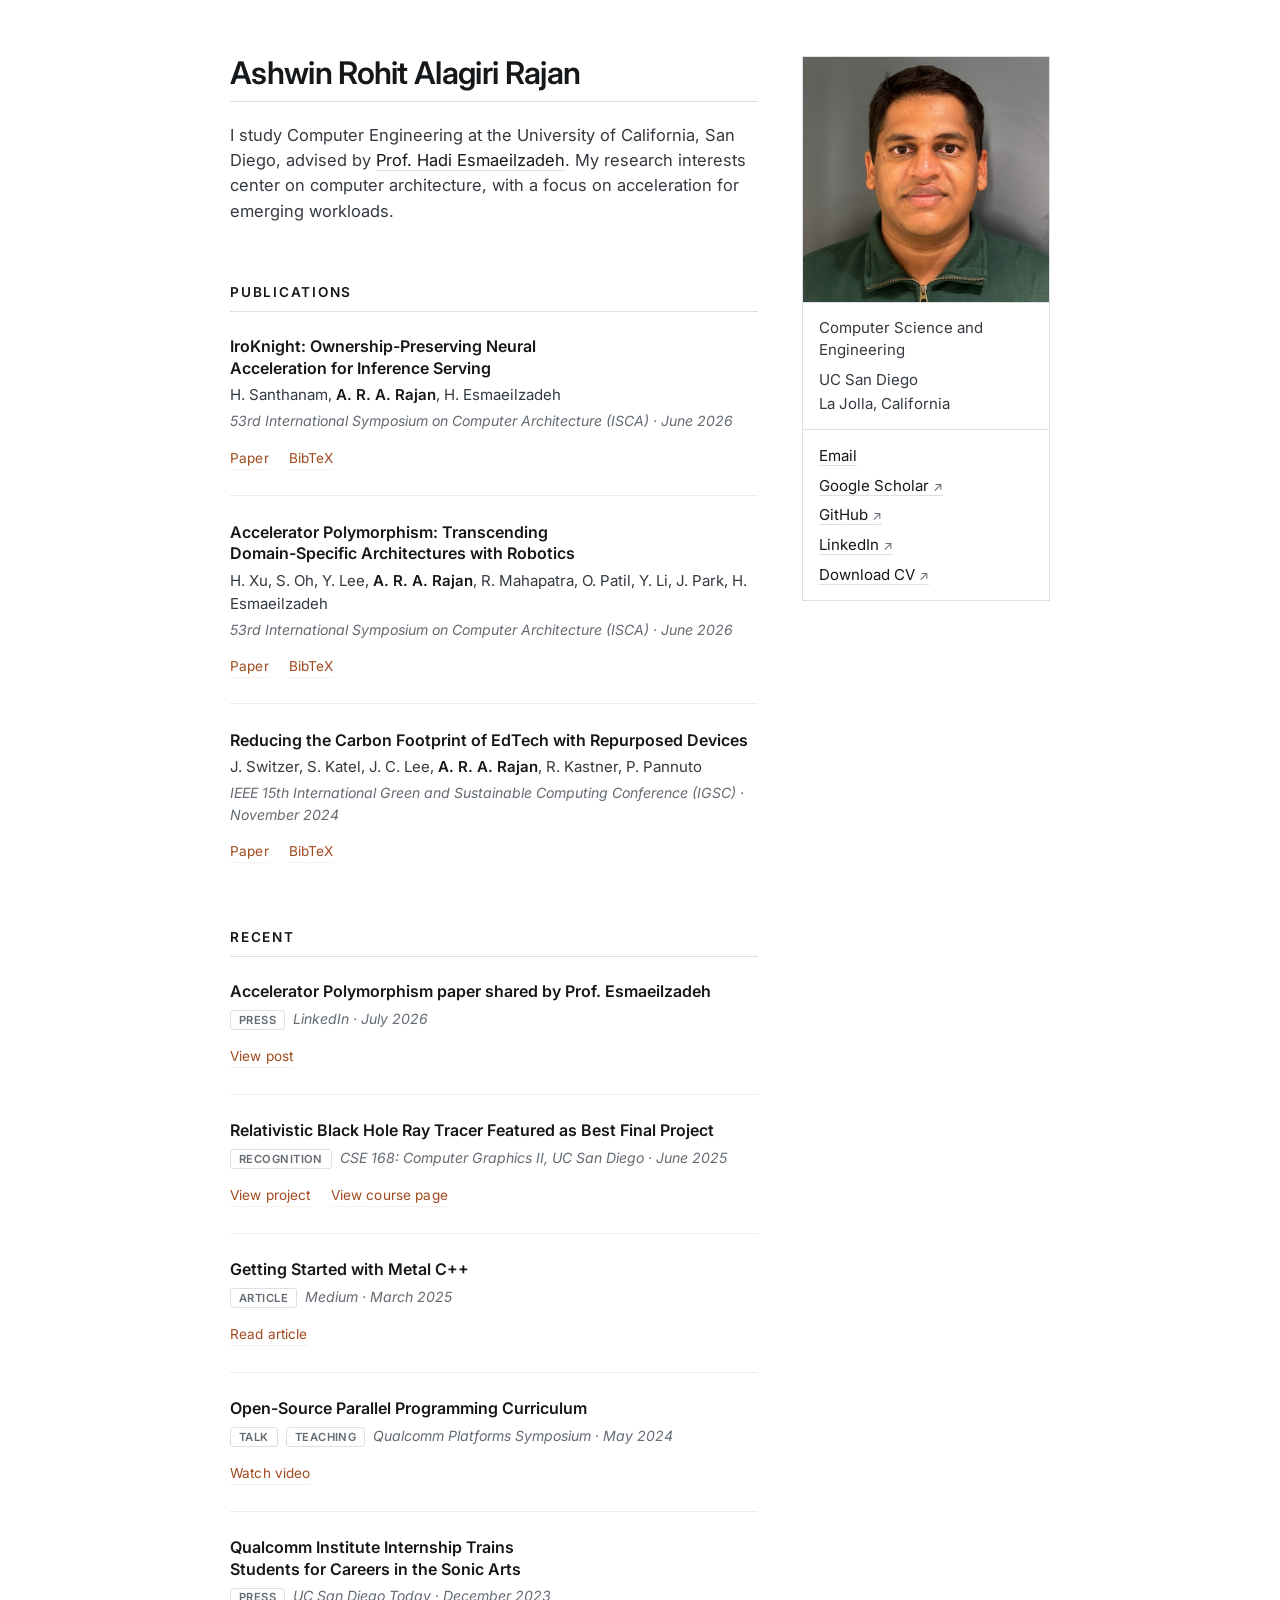
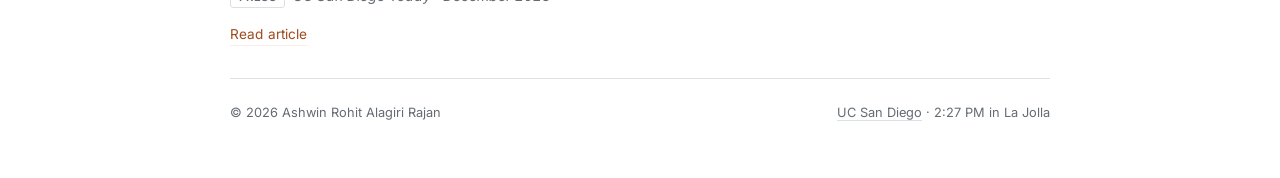
==== commit ba5b822c: "content: add CSE 168 best final project recognition to Recent Co-Authored-By: Claude Sonnet 5 <norep" ====
--- a/index.html
+++ b/index.html
@@ -117,9 +117,18 @@
 
         <article class="entry">
           <h3 class="entry-title">Accelerator Polymorphism paper shared by Prof. Esmaeilzadeh</h3>
-          <p class="venue"><span class="tag">Press</span>LinkedIn &middot; July 1, 2026</p>
+          <p class="venue"><span class="tag">Press</span>LinkedIn &middot; July 2026</p>
           <p class="actions">
             <a href="https://www.linkedin.com/feed/update/urn:li:activity:7477480538744967169/" target="_blank" rel="noopener noreferrer">View post</a>
+          </p>
+        </article>
+
+        <article class="entry">
+          <h3 class="entry-title">Relativistic Black Hole Ray Tracer Featured as Best Final Project</h3>
+          <p class="venue"><span class="tag">Recognition</span>CSE 168: Computer Graphics II, UC San Diego &middot; June 2025</p>
+          <p class="actions">
+            <a href="https://rohitashwin.github.io/Raytracing-Relativistic-Bodies/" target="_blank" rel="noopener noreferrer">View project</a>
+            <a href="https://cseweb.ucsd.edu/~viscomp/classes/cse168/sp25/info.html" target="_blank" rel="noopener noreferrer">View course page</a>
           </p>
         </article>
 
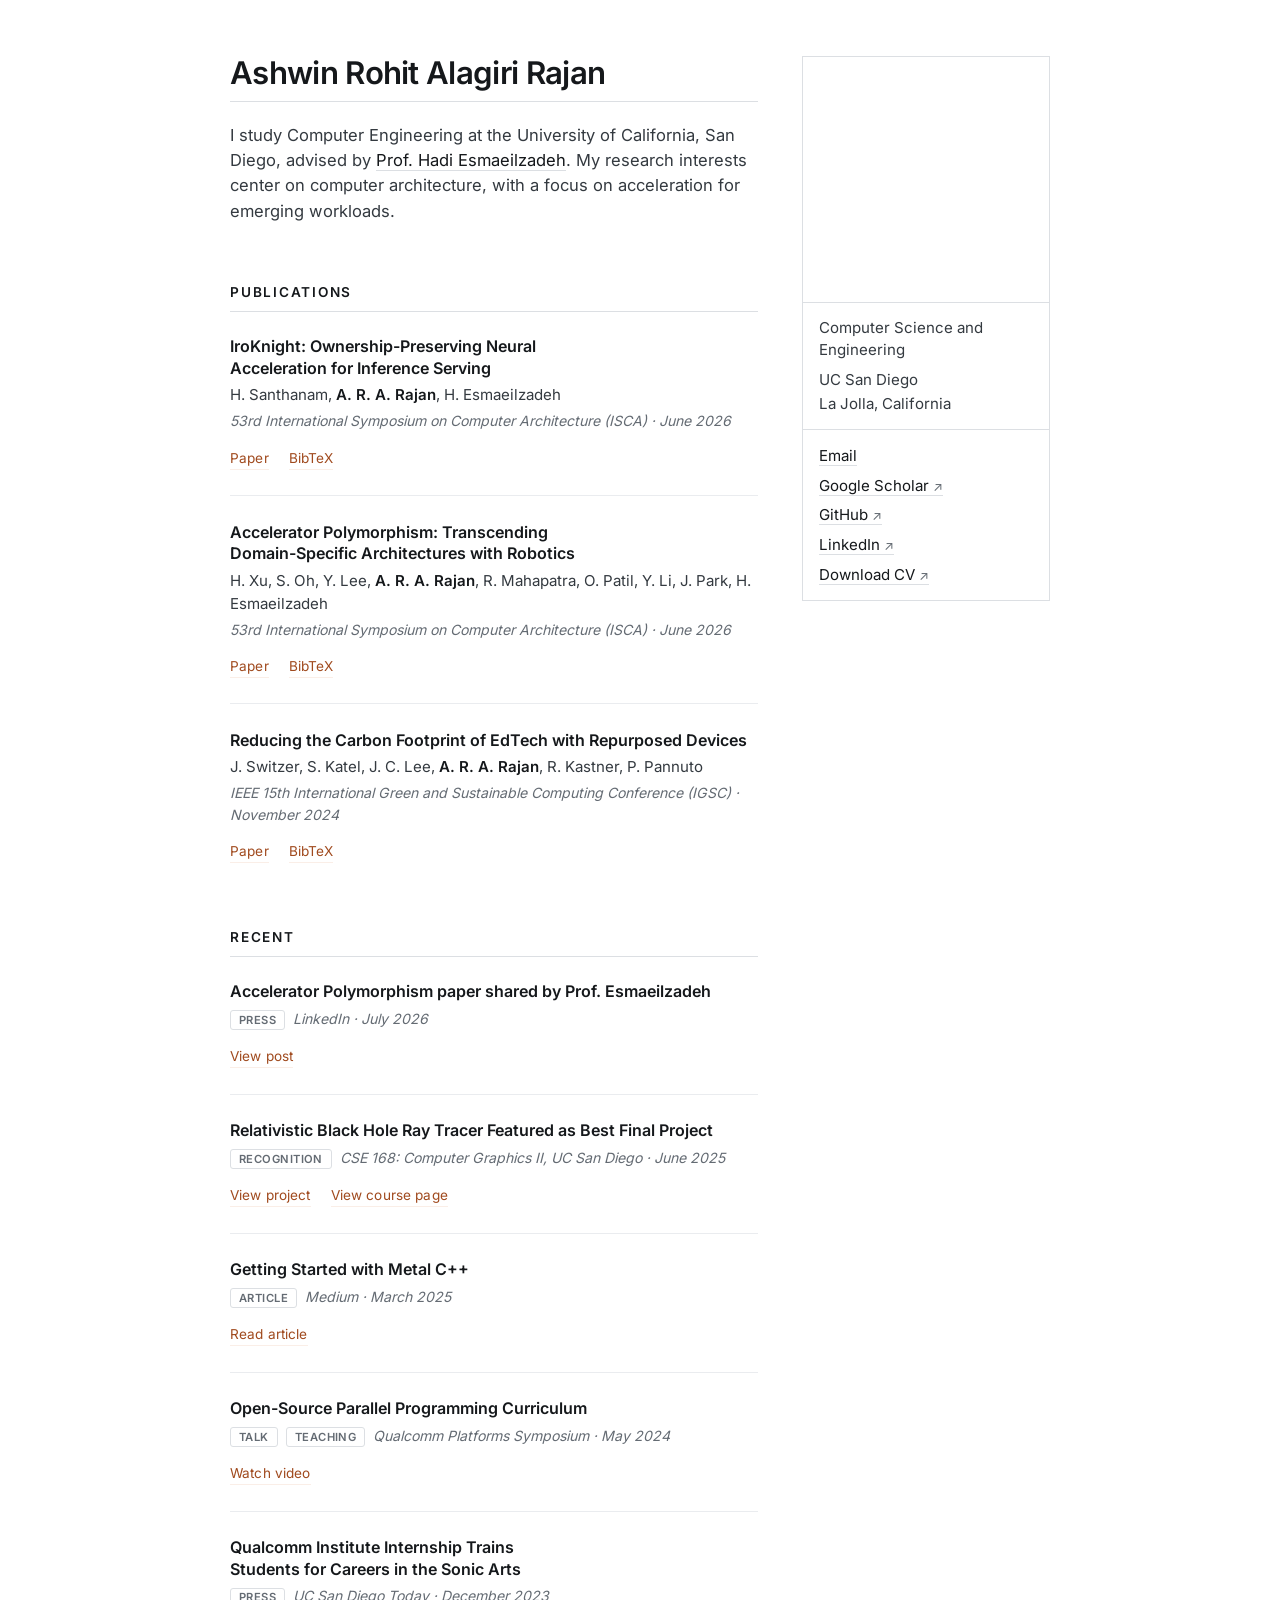
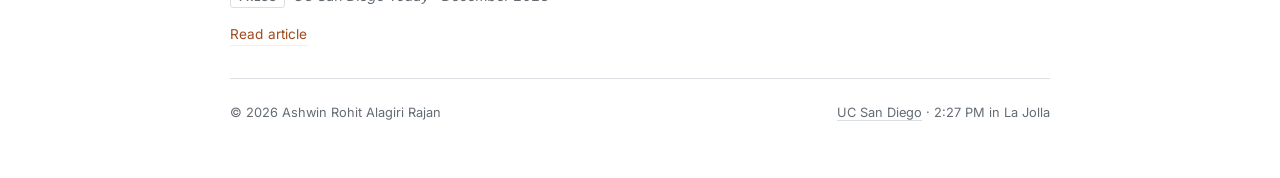
==== commit 5c2d9082: "perf: self-host subset Inter, inline CSS, and shrink images The Google Fonts link cost two extra ori" ====
--- a/index.html
+++ b/index.html
@@ -5,22 +5,449 @@
   <meta name="viewport" content="width=device-width, initial-scale=1.0">
   <meta name="description" content="Ashwin Rohit Alagiri Rajan — Computer Engineering at UC San Diego. Computer architecture, hardware accelerators for robotics and secure LLM inference.">
   <title>Ashwin Rohit Alagiri Rajan</title>
-  <link rel="icon" href="assets/favicon.ico?v=4" sizes="any">
-  <link rel="icon" href="assets/favicon-32.png?v=4" type="image/png" sizes="32x32">
-  <link rel="apple-touch-icon" href="assets/apple-touch-icon.png?v=4">
-
-  <link rel="preconnect" href="https://fonts.googleapis.com">
-  <link rel="preconnect" href="https://fonts.gstatic.com" crossorigin>
-  <link href="https://fonts.googleapis.com/css2?family=Inter:wght@400;500;600;700&display=swap" rel="stylesheet">
-
-  <link rel="stylesheet" href="style.css?v=8">
+  <link rel="icon" href="assets/favicon.ico?v=5" sizes="any">
+  <link rel="icon" href="assets/favicon-32.png?v=5" type="image/png" sizes="32x32">
+  <link rel="apple-touch-icon" href="assets/apple-touch-icon.png?v=5">
+
+  <!-- Inter is self-hosted and subset to the glyphs this page uses, so the
+       only blocking asset is same-origin and starts downloading during the
+       HTML parse. The stylesheet is inlined below for the same reason: one
+       page, one request, nothing to discover after first paint. -->
+  <link rel="preload" href="assets/inter.woff2?v=1" as="font" type="font/woff2" crossorigin>
+
+  <style>
+  /* Ashwin Rohit Alagiri Rajan — personal site.
+     Two columns: reading column, info card.
+     Inter throughout; monospace only for the BibTeX block. */
+
+  /* Variable font, weight axis clamped to the 400-600 the page actually
+     uses and the optical-size axis pinned at the body text size. */
+  @font-face {
+    font-family: "Inter";
+    src: url("assets/inter.woff2?v=1") format("woff2");
+    font-weight: 400 600;
+    font-style: normal;
+    font-display: swap;
+  }
+
+  :root {
+    --paper:       #ffffff;
+    --ink:         #15181b;
+    --ink-soft:    #343a40;
+    --muted:       #646b73;
+    --rule:        #dcdfe3;
+    --rule-soft:   #eaecef;
+    --accent:      #a04a1e;
+    --accent-soft: #faeee7;
+    --box:         #ffffff;
+
+    --measure: 33rem;
+    --aside-col: 15.5rem;
+    --gutter: 2.75rem;
+    --page-pad: 2rem;
+
+    --sans: "Inter", system-ui, -apple-system, "Segoe UI", Roboto, Helvetica, Arial, sans-serif;
+    --mono: ui-monospace, "SF Mono", Menlo, Consolas, monospace;
+  }
+
+  * {
+    box-sizing: border-box;
+  }
+
+  html {
+    scroll-behavior: smooth;
+  }
+
+  body {
+    margin: 0;
+    background: var(--paper);
+    color: var(--ink);
+    font-family: var(--sans);
+    font-size: 16.5px;
+    line-height: 1.52;
+    -webkit-font-smoothing: antialiased;
+  }
+
+  /* Page grid ------------------------------------------------------- */
+
+  .page,
+  .footer {
+    max-width: calc(var(--measure) + var(--aside-col)
+                    + var(--gutter) + 2 * var(--page-pad));
+    margin: 0 auto;
+    padding-left: var(--page-pad);
+    padding-right: var(--page-pad);
+  }
+
+  .page {
+    display: grid;
+    grid-template-columns: minmax(0, var(--measure)) var(--aside-col);
+    column-gap: var(--gutter);
+    align-items: start;
+    /* The tracks are fixed-width, so once a column is dropped they no
+       longer fill the container — centre them instead of letting all the
+       slack collect on the right. */
+    justify-content: center;
+    padding-top: 3.5rem;
+  }
+
+  /* Explicit rows on both: .main sits after .infobox in the DOM but
+     wants an earlier column, and sparse auto-placement would push it to a
+     second row. */
+  .main {
+    grid-column: 1;
+    grid-row: 1;
+    min-width: 0;
+  }
+
+  .section {
+    padding-bottom: 2rem;
+    scroll-margin-top: 2rem;
+  }
+
+  .section + .section {
+    padding-top: 2rem;
+  }
+
+  #publications {
+    padding-top: 0;    /* runs straight on from the bio */
+  }
+
+  #about {
+    padding-bottom: 2.25rem;
+  }
+
+  .body {
+    min-width: 0;
+  }
+
+  /* Info card ------------------------------------------------------- */
+
+  .infobox {
+    grid-column: 2;
+    grid-row: 1;
+    background: var(--box);
+    border: 1px solid var(--rule);
+    font-size: 0.94rem;
+    line-height: 1.45;
+  }
+
+  /* <picture> is only there to choose the format and to spare phones a
+     download; it shouldn't take part in the layout itself. */
+  .infobox picture {
+    display: block;
+  }
+
+  .portrait {
+    display: block;
+    width: 100%;
+    height: auto;      /* lets aspect-ratio beat the width/height attributes */
+    aspect-ratio: 1;
+    object-fit: cover;
+    border-bottom: 1px solid var(--rule);
+  }
+
+  .infotable {
+    margin: 0;
+    padding: 0.9rem 1rem;
+    list-style: none;
+    display: grid;
+    gap: 0.5rem;
+    color: var(--ink-soft);
+  }
+
+  .infotable li {
+    overflow-wrap: anywhere;
+  }
+
+  /* Location tucks up under the institution as one affiliation block */
+  .infotable:not(.infotable-links) li:last-child {
+    margin-top: -0.35rem;
+  }
+
+  .infotable-links {
+    border-top: 1px solid var(--rule);
+  }
+
+  /* Marks the links that open a new tab. FE0E forces text presentation,
+     so the arrow can't be substituted with an emoji glyph. */
+  .infotable a[target="_blank"]::after {
+    content: "\2197\FE0E";
+    margin-left: 0.3em;
+    font-size: 0.85em;
+    color: var(--muted);
+  }
+
+  /* Headings and body text ------------------------------------------ */
+
+  .name {
+    margin: 0 0 1.3rem 0;
+    padding-bottom: 0.6rem;
+    border-bottom: 1px solid var(--rule);
+    font-size: 1.95rem;
+    font-weight: 600;
+    line-height: 1.15;
+    letter-spacing: -0.022em;
+    text-wrap: balance;
+  }
+
+  .label {
+    margin: 0 0 1.5rem 0;
+    padding-bottom: 0.55rem;
+    border-bottom: 1px solid var(--rule);
+    font-size: 0.85rem;
+    font-weight: 600;
+    letter-spacing: 0.13em;
+    text-transform: uppercase;
+    color: var(--ink);
+  }
+
+  .prose {
+    margin: 0 0 1.4rem 0;
+    color: var(--ink-soft);
+  }
+
+  .infotable a,
+  .prose a {
+    color: var(--ink);
+    text-decoration: none;
+    border-bottom: 1px solid var(--rule);
+    transition: color 0.15s ease, border-color 0.15s ease;
+  }
+
+  .infotable a:hover,
+  .prose a:hover {
+    color: var(--accent);
+    border-bottom-color: var(--accent);
+  }
+
+  /* Entries --------------------------------------------------------- */
+
+  .entry + .entry {
+    margin-top: 1.6rem;
+    padding-top: 1.6rem;
+    border-top: 1px solid var(--rule-soft);
+  }
+
+  .entry-title {
+    margin: 0 0 0.3rem 0;
+    font-size: 1rem;
+    font-weight: 600;
+    line-height: 1.35;
+    text-wrap: balance;
+  }
+
+  .authors {
+    margin: 0 0 0.2rem 0;
+    font-size: 0.94rem;
+    color: var(--ink-soft);
+  }
+
+  .authors strong {
+    font-weight: 600;
+    color: var(--ink);
+  }
+
+  .venue {
+    margin: 0 0 1rem 0;
+    font-size: 0.88rem;
+    font-style: italic;
+    color: var(--muted);
+  }
+
+  .actions {
+    display: flex;
+    gap: 1.25rem;
+    margin: 1rem 0 0 0;
+    font-size: 0.85rem;
+    letter-spacing: 0.01em;
+  }
+
+  .venue .tag {
+    display: inline-block;
+    margin-right: 0.5rem;
+    padding: 0.05rem 0.5rem;
+    border: 1px solid var(--rule);
+    border-radius: 3px;
+    font-size: 0.7rem;
+    font-weight: 600;
+    letter-spacing: 0.04em;
+    text-transform: uppercase;
+    font-style: normal;
+    color: var(--muted);
+  }
+
+  .actions a,
+  .linkish {
+    padding: 0;
+    border: 0;
+    border-bottom: 1px solid var(--accent-soft);
+    background: none;
+    font: inherit;
+    color: var(--accent);
+    text-decoration: none;
+    cursor: pointer;
+    transition: border-color 0.15s ease;
+  }
+
+  .actions a:hover,
+  .linkish:hover {
+    border-bottom-color: var(--accent);
+  }
+
+  .bibtex {
+    margin: 1.25rem 0 0 0;
+    padding: 1rem 1.125rem;
+    background: var(--accent-soft);
+    font-family: var(--mono);
+    font-size: 0.66rem;
+    line-height: 1.65;
+    color: var(--ink-soft);
+    overflow-x: auto;
+    white-space: pre;
+  }
+
+  /* Footer ---------------------------------------------------------- */
+
+  .footer {
+    display: grid;
+    grid-template-columns: minmax(0, var(--measure)) var(--aside-col);
+    column-gap: var(--gutter);
+    justify-content: center;
+    padding-bottom: 3.5rem;
+  }
+
+  .footer .body {
+    grid-column: 1 / -1;
+    display: flex;
+    flex-wrap: wrap;
+    justify-content: space-between;
+    gap: 0.5rem;
+    padding-top: 1.5rem;
+    border-top: 1px solid var(--rule);
+    font-size: 0.8rem;
+    color: var(--muted);
+  }
+
+  .footer a {
+    color: var(--muted);
+    text-decoration: none;
+    border-bottom: 1px solid var(--rule);
+  }
+
+  .footer a:hover {
+    color: var(--accent);
+    border-bottom-color: var(--accent);
+  }
+
+  a:focus-visible,
+  button:focus-visible {
+    outline: 2px solid var(--accent);
+    outline-offset: 3px;
+    border-radius: 2px;
+  }
+
+  @media (prefers-reduced-motion: reduce) {
+    html {
+      scroll-behavior: auto;
+    }
+
+    * {
+      transition-duration: 0.01ms !important;
+    }
+  }
+
+  /* Phones — text, then the card ------------------------------------
+     The portrait is dropped: at this width it was the largest thing on
+     screen and pushed the name and bio below the fold. The card becomes
+     reference material at the foot. */
+
+  @media (max-width: 48rem) {
+    :root {
+      --page-pad: 1.25rem;
+    }
+
+    body {
+      font-size: 16px;
+    }
+
+    .page,
+    .footer {
+      grid-template-columns: minmax(0, var(--measure));
+    }
+
+    .page {
+      grid-template-rows: none;
+      padding-top: 2.5rem;
+    }
+
+    .footer {
+      padding-bottom: 3rem;
+    }
+
+    .main {
+      grid-column: 1;
+      grid-row: 1;
+    }
+
+    /* Facts and links sit side by side, split by a hairline, so the
+       full-width card doesn't read as one long thin list. */
+    .infobox {
+      grid-column: 1;
+      grid-row: 2;
+      max-width: 100%;
+      margin: 2.25rem 0 0 0;
+      display: grid;
+      grid-template-columns: 1fr 1fr;
+      font-size: 0.88rem;
+    }
+
+    .portrait,
+    .infobox picture {
+      display: none;
+    }
+
+    .infotable {
+      padding: 0.8rem 0.9rem;
+    }
+
+    .infotable-links {
+      border-top: 0;
+      border-left: 1px solid var(--rule);
+    }
+
+    .name {
+      font-size: 1.6rem;
+    }
+
+    .entry-title {
+      font-size: 1.05rem;
+    }
+
+    .bibtex {
+      font-size: 0.6rem;
+      padding: 0.85rem;
+    }
+
+    .footer .body {
+      grid-column: 1;
+      flex-direction: column;
+    }
+  }
+  </style>
 </head>
 <body>
 
   <main class="page">
 
     <aside class="infobox">
-      <img src="assets/profile_picture.jpg" class="portrait" width="600" height="600" alt="Ashwin Rohit Alagiri Rajan">
+      <picture>
+        <!-- Phones hide the portrait, so hand them a source that costs
+             nothing rather than a file they download and discard. -->
+        <source media="(max-width: 48rem)" srcset="[data-uri]">
+        <source type="image/webp" srcset="assets/profile.webp?v=1">
+        <img src="assets/profile.jpg?v=1" class="portrait" width="496" height="496" alt="Ashwin Rohit Alagiri Rajan" decoding="async">
+      </picture>
       <ul class="infotable">
         <li>Computer Science and Engineering</li>
         <li>UC San Diego</li>
@@ -184,9 +611,11 @@
         hour: 'numeric',
         minute: '2-digit'
       }) + ' in La Jolla';
+      /* The readout only has minute resolution, so wake on the minute
+         boundary instead of polling every few seconds. */
+      setTimeout(updateClock, 60000 - (Date.now() % 60000));
     }
     updateClock();
-    setInterval(updateClock, 10000);
   </script>
 
   <script defer src="/_vercel/insights/script.js"></script>
